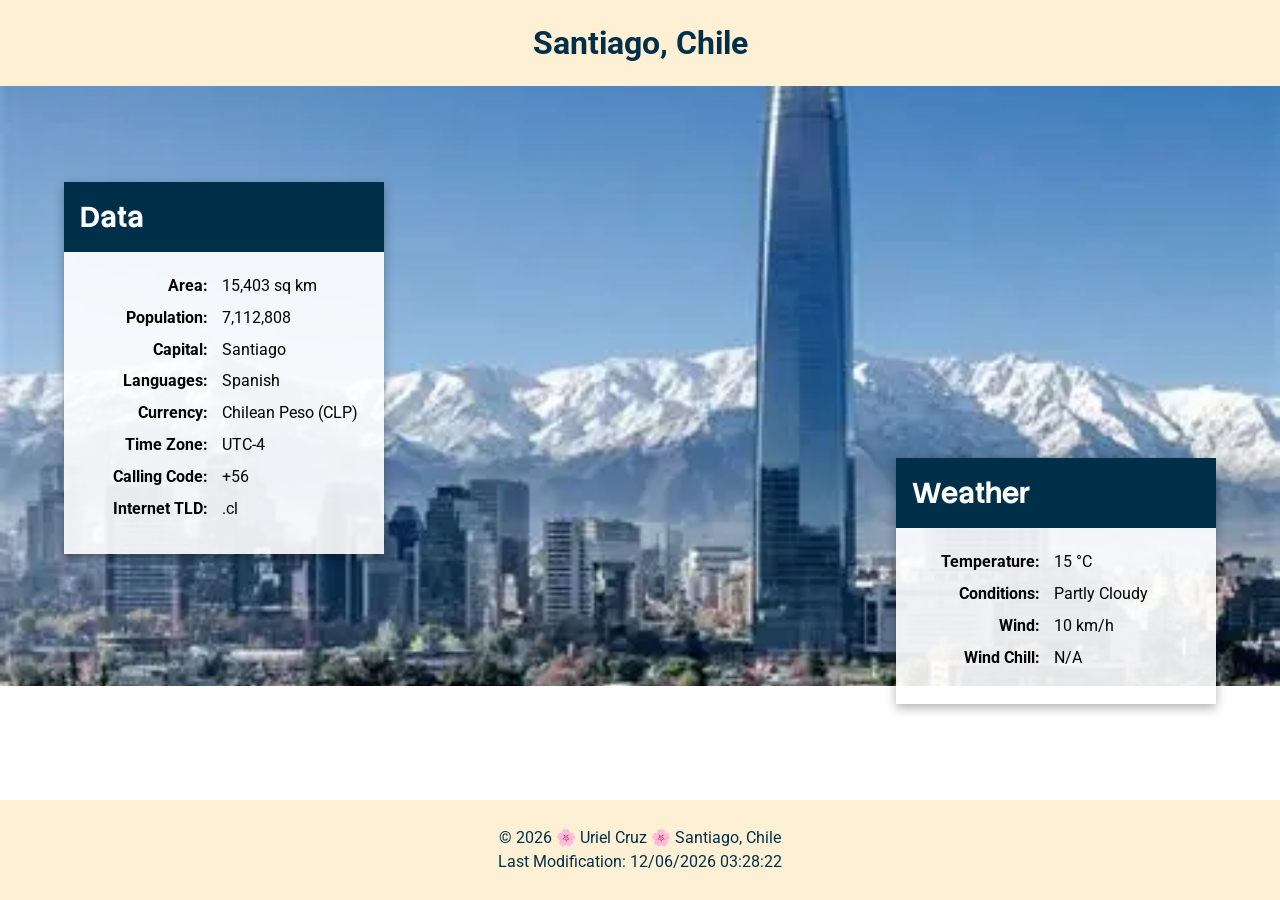
==== place.html @ ef6d9e5c "Week 03: Learning activities plus favorite place page" ====
<!DOCTYPE html>
<html lang="en">
<head>
    <meta charset="UTF-8">
    <meta name="viewport" content="width=device-width, initial-scale=1.0">
    <title>Santiago Chile</title>
    <meta name="description" content="Santiago, Chile is a vibrant city nestled between the Andes mountains and the Pacific Ocean. It offers a blend of modernity and culture, with attractions like Plaza de Armas, Cerro San Cristobal, and the historic Bellavista neighborhood. Visitors can explore museums, enjoy local cuisine, and experience the city's lively atmosphere." />
    <meta name="author" content="Uriel Cruz" />
    <link rel="stylesheet" href="/styles/place-styles.css">
    <link rel="preconnect" href="https://fonts.googleapis.com">
    <link rel="preconnect" href="https://fonts.gstatic.com" crossorigin>
    <link
        href="https://fonts.googleapis.com/css2?family=Roboto:ital,wght@0,100..900;1,100..900&family=Stack+Sans+Headline:wght@200..700&display=swap"
        rel="stylesheet">
</head>

<body>
    <header>
        <h1>Santiago, Chile</h1>
    </header>

    <main>
        <div class="hero">
            <picture>
                <source media="(min-width: 768px)" srcset="/images/Santiago.webp">
                <img src="/images/Santiago.webp" alt="Santiago landscape" width="1200" height="800">
            </picture>
        </div>

        <div class="info-container">
            <section class="card data-card">
                <div class="card-header">
                    <h2>Data</h2>
                </div>
                <div class="card-body">
                    <ul class="data-list">
                        <li><strong>Area:</strong> 15,403 sq km</li>
                        <li><strong>Population:</strong> 7,112,808</li>
                        <li><strong>Capital:</strong> Santiago</li>
                        <li><strong>Languages:</strong> Spanish</li>
                        <li><strong>Currency:</strong> Chilean Peso (CLP)</li>
                        <li><strong>Time Zone:</strong> UTC-4</li>
                        <li><strong>Calling Code:</strong> +56</li>
                        <li><strong>Internet TLD:</strong> .cl</li>
                    </ul>
                </div>
            </section>

            <section class="card weather-card">
                <div class="card-header">
                    <h2>Weather</h2>
                </div>
                <div class="weather-icon-mobile">
                    <img src="/images/weather-icon.webp" alt="Weather icon" width="80" height="80">
                </div>
                <div class="card-body">
                    <ul class="data-list">
                        <li><strong>Temperature:</strong> 15 °C</li>
                        <li><strong>Conditions:</strong> Partly Cloudy</li>
                        <li><strong>Wind:</strong> 10 km/h</li>
                        <li><strong>Wind Chill:</strong> 13 °C</li>
                    </ul>
                </div>
            </section>
        </div>
    </main>

    <footer>
        <p>&copy; <span id="currentYear">2024</span> 🌸 Uriel Cruz 🌸 Santiago, Chile</p>
        <p id="lastModified">Last Modification: </p>
    </footer>
    <script src="/scripts/place-scripts.js"></script>    
</body>
</html>
---- styles/place-styles.css ----
:root {
    --primary-bg: #fdf0d5;
    --secondary-bg: #003049;
    --text-color: #000000;
    --text-light: #ffffff;
    --card-bg-desktop: rgba(255, 255, 255, 0.9);
    --font-heading: 'Stack Sans Headline', sans-serif;
    --font-body: 'Roboto', sans-serif;
}

body {
    margin: 0;
    padding: 0;
    font-family: var(--font-body);
    color: var(--text-color);
    display: flex;
    flex-direction: column;
    min-height: 100vh;
}

header {
    background-color: var(--primary-bg);
    color: var(--text-light);
    text-align: center;
    padding: 1.5rem;
}

h1 {
    color: var(--secondary-bg);
    margin: 0;
}

h2 {
    font-family: var(--font-heading);
    margin: 0;
}

main {
    display: flex;
    flex-direction: column;
    flex-grow: 1;
}

.hero img {
    width: 100%;
    height: auto;
    display: block;
    object-fit: cover;
}

.info-container {
    display: flex;
    flex-direction: column;
    align-items: center;
    padding: 2rem 1rem;
    gap: 2rem;
}

.card {
    width: 100%;
    max-width: 400px;
    text-align: center;
}

.card-header h2 {
    font-size: 1.8rem;
    margin-bottom: 1rem;
    color: var(--text-color);
}

.weather-icon-mobile {
    margin-bottom: 1rem;
}

.data-list {
    list-style: none;
    padding: 0;
    margin: 0;
    text-align: left;
    display: inline-block;
}

.data-list li {
    margin-bottom: 0.8rem;
    font-size: 1rem;
}

.data-list strong {
    display: inline-block;
    width: 120px;
    text-align: right;
    margin-right: 10px;
}

footer {
    background-color: var(--primary-bg);
    color: var(--text-light);
    text-align: center;
    padding: 1.5rem;
    margin-top: auto;
}

footer p {
    margin: 0.3rem 0;
    font-size: 1rem;
    color: var(--secondary-bg);

}

@media (min-width: 768px) {
    main {
        position: relative;
        display: block;
    }

    .hero img {
        height: 600px;
    }

    .info-container {
        position: absolute;
        inset: 0;
        flex-direction: row;
        justify-content: space-between;
        align-items: flex-end;
        padding: 4rem;
        pointer-events: none;
    }

    .card {
        background-color: var(--card-bg-desktop);
        pointer-events: auto;
        width: 320px;
        text-align: left;
        box-shadow: 0 4px 10px rgba(0, 0, 0, 0.3);
    }

    .data-card {
        align-self: flex-start;
        margin-top: 2rem;
    }

    .weather-card {
        align-self: flex-end;
        margin-bottom: 2rem;
    }

    .card-header {
        background-color: var(--secondary-bg);
        padding: 1rem;
    }

    .card-header h2 {
        color: var(--text-light);
        margin: 0;
    }

    .card-body {
        padding: 1.5rem;
    }

    .weather-icon-mobile {
        display: none;
    }

    .weather-card .card-header h2::after {
        content: url(""); 
        display: inline-block;
        margin-left: 10px;
        vertical-align: middle;
        width: 30px;
        height: 30px;
    }
}
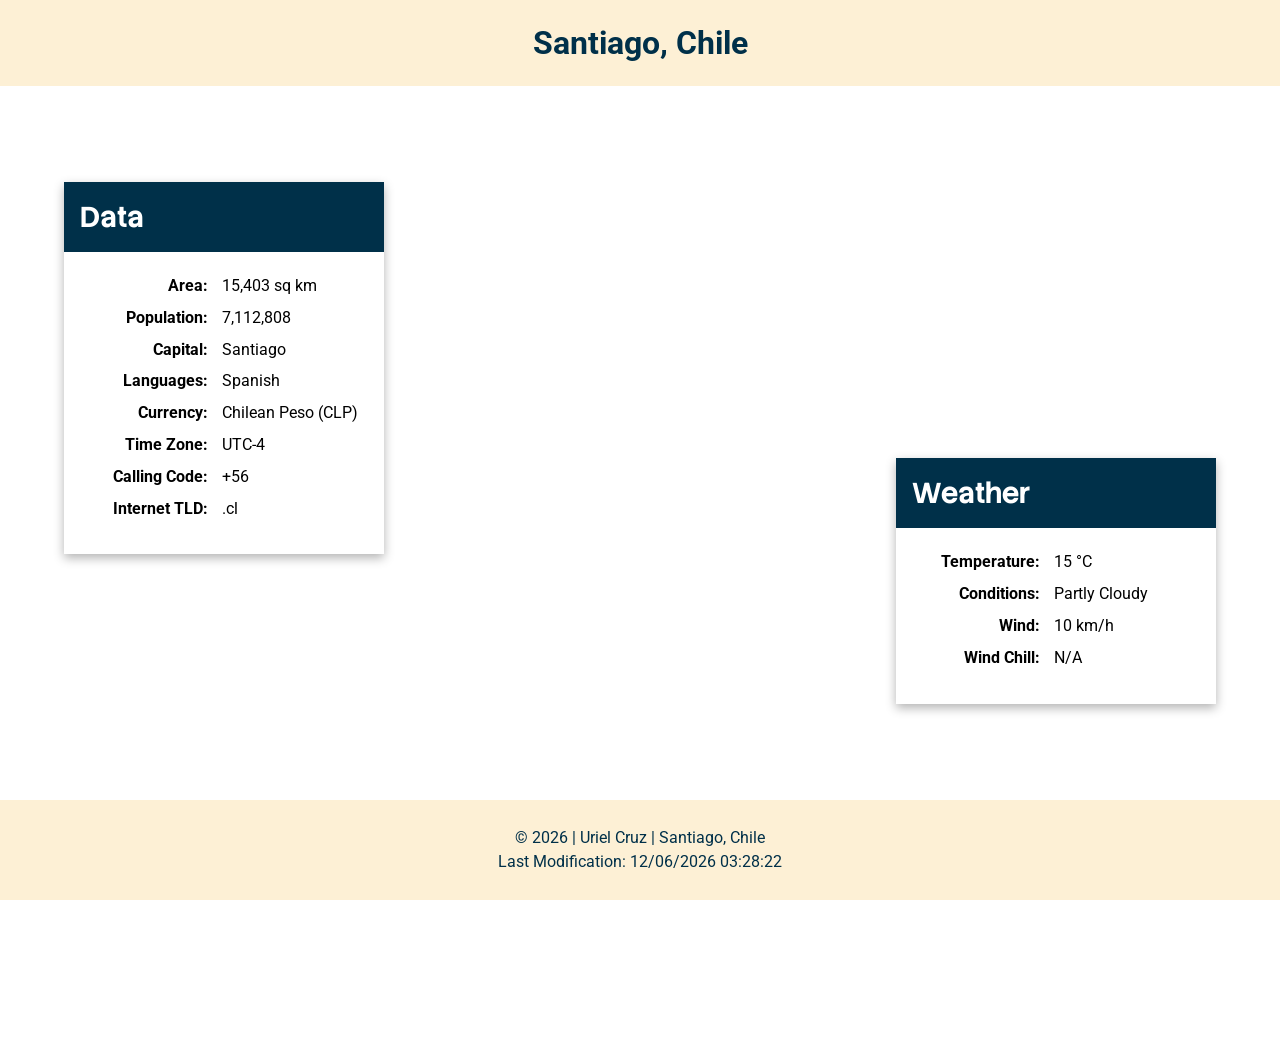
==== commit 55703834: "Fix: 2nd audit review [Dev-Uriel Cruz]" ====
--- a/place.html
+++ b/place.html
@@ -1,12 +1,14 @@
 <!DOCTYPE html>
 <html lang="en">
+
 <head>
     <meta charset="UTF-8">
     <meta name="viewport" content="width=device-width, initial-scale=1.0">
     <title>Santiago Chile</title>
-    <meta name="description" content="Santiago, Chile is a vibrant city nestled between the Andes mountains and the Pacific Ocean. It offers a blend of modernity and culture, with attractions like Plaza de Armas, Cerro San Cristobal, and the historic Bellavista neighborhood. Visitors can explore museums, enjoy local cuisine, and experience the city's lively atmosphere." />
+    <meta name="description"
+        content="Santiago, Chile is a vibrant city nestled between the Andes mountains and the Pacific Ocean." />
     <meta name="author" content="Uriel Cruz" />
-    <link rel="stylesheet" href="/styles/place-styles.css">
+    <link rel="stylesheet" href="styles/place.css">
     <link rel="preconnect" href="https://fonts.googleapis.com">
     <link rel="preconnect" href="https://fonts.gstatic.com" crossorigin>
     <link
@@ -22,8 +24,12 @@
     <main>
         <div class="hero">
             <picture>
-                <source media="(min-width: 768px)" srcset="/images/Santiago.webp">
-                <img src="/images/Santiago.webp" alt="Santiago landscape" width="1200" height="800">
+                <source media="(min-width: 1000px)" srcset="/images/santiago-large.webp">
+
+                <source media="(min-width: 550px)" srcset="/images/santiago-medium.webp">
+
+                <img src="/images/santiago-small.webp" alt="Paisaje de Santiago, vista frontal" width="400"
+                    height="200">
             </picture>
         </div>
 
@@ -66,9 +72,10 @@
     </main>
 
     <footer>
-        <p>&copy; <span id="currentYear">2024</span> 🌸 Uriel Cruz 🌸 Santiago, Chile</p>
+        <p>&copy; <span id="currentYear">2024</span> | Uriel Cruz | Santiago, Chile</p>
         <p id="lastModified">Last Modification: </p>
     </footer>
-    <script src="/scripts/place-scripts.js"></script>    
+    <script src="/scripts/place-scripts.js" defer></script>
 </body>
+
 </html>
--- a/styles/place.css
+++ b/styles/place.css
@@ -0,0 +1,185 @@
+:root {
+    --primary-bg: #fdf0d5;
+    --secondary-bg: #003049;
+    --text-color: #000000;
+    --text-light: #ffffff;
+    --card-bg-desktop: rgba(255, 255, 255, 0.9);
+    --font-heading: 'Stack Sans Headline', sans-serif;
+    --font-body: 'Roboto', sans-serif;
+}
+
+body {
+    margin: 0;
+    padding: 0;
+    font-family: var(--font-body);
+    color: var(--text-color);
+    display: flex;
+    flex-direction: column;
+    min-height: 100vh;
+}
+
+header {
+    background-color: var(--primary-bg);
+    color: var(--text-light);
+    text-align: center;
+    padding: 1.5rem;
+}
+
+h1 {
+    color: var(--secondary-bg);
+    margin: 0;
+}
+
+h2 {
+    font-family: var(--font-heading);
+    margin: 0;
+}
+
+main {
+    display: flex;
+    flex-direction: column;
+    flex-grow: 1;
+}
+
+.hero img {
+    width: 100%;
+    height: auto;
+    display: block;
+    object-fit: cover;
+}
+
+.info-container {
+    display: flex;
+    flex-direction: column;
+    align-items: center;
+    padding: 2rem 1rem;
+    gap: 2rem;
+}
+
+.card {
+    width: 100%;
+    max-width: 400px;
+    text-align: center;
+}
+
+.card-header h2 {
+    font-size: 1.8rem;
+    margin-bottom: 1rem;
+    color: var(--text-color);
+}
+
+.weather-icon-mobile {
+    margin-bottom: 1rem;
+}
+
+.data-list {
+    list-style: none;
+    padding: 0;
+    margin: 0;
+    text-align: left;
+    display: inline-block;
+}
+
+.data-list li {
+    margin-bottom: 0.8rem;
+    font-size: 1rem;
+}
+
+.data-list strong {
+    display: inline-block;
+    width: 120px;
+    text-align: right;
+    margin-right: 10px;
+}
+
+footer {
+    background-color: var(--primary-bg);
+    color: var(--text-light);
+    text-align: center;
+    padding: 1.5rem;
+    margin-top: auto;
+}
+
+footer p {
+    margin: 0.3rem 0;
+    font-size: 1rem;
+    color: var(--secondary-bg);
+
+}
+
+@media (min-width: 768px) {
+    main {
+        position: relative;
+    }
+
+    .hero {
+        flex-grow: 1;
+        display: flex;
+    }
+
+    .hero picture {
+        width: 100%;
+        display: flex;
+    }
+
+    .hero img {
+        width: 100%;
+        height: 100%;
+        object-fit: cover;
+    }
+
+    .info-container {
+        position: absolute;
+        inset: 0;
+        flex-direction: row;
+        justify-content: space-between;
+        align-items: flex-end;
+        padding: 4rem;
+        pointer-events: none;
+    }
+
+    .card {
+        background-color: var(--card-bg-desktop);
+        pointer-events: auto;
+        width: 320px;
+        text-align: left;
+        box-shadow: 0 4px 10px rgba(0, 0, 0, 0.3);
+    }
+
+    .data-card {
+        align-self: flex-start;
+        margin-top: 2rem;
+    }
+
+    .weather-card {
+        align-self: flex-end;
+        margin-bottom: 2rem;
+    }
+
+    .card-header {
+        background-color: var(--secondary-bg);
+        padding: 1rem;
+    }
+
+    .card-header h2 {
+        color: var(--text-light);
+        margin: 0;
+    }
+
+    .card-body {
+        padding: 1.5rem;
+    }
+
+    .weather-icon-mobile {
+        display: none;
+    }
+
+    .weather-card .card-header h2::after {
+        content: url("");
+        display: inline-block;
+        margin-left: 10px;
+        vertical-align: middle;
+        width: 30px;
+        height: 30px;
+    }
+}
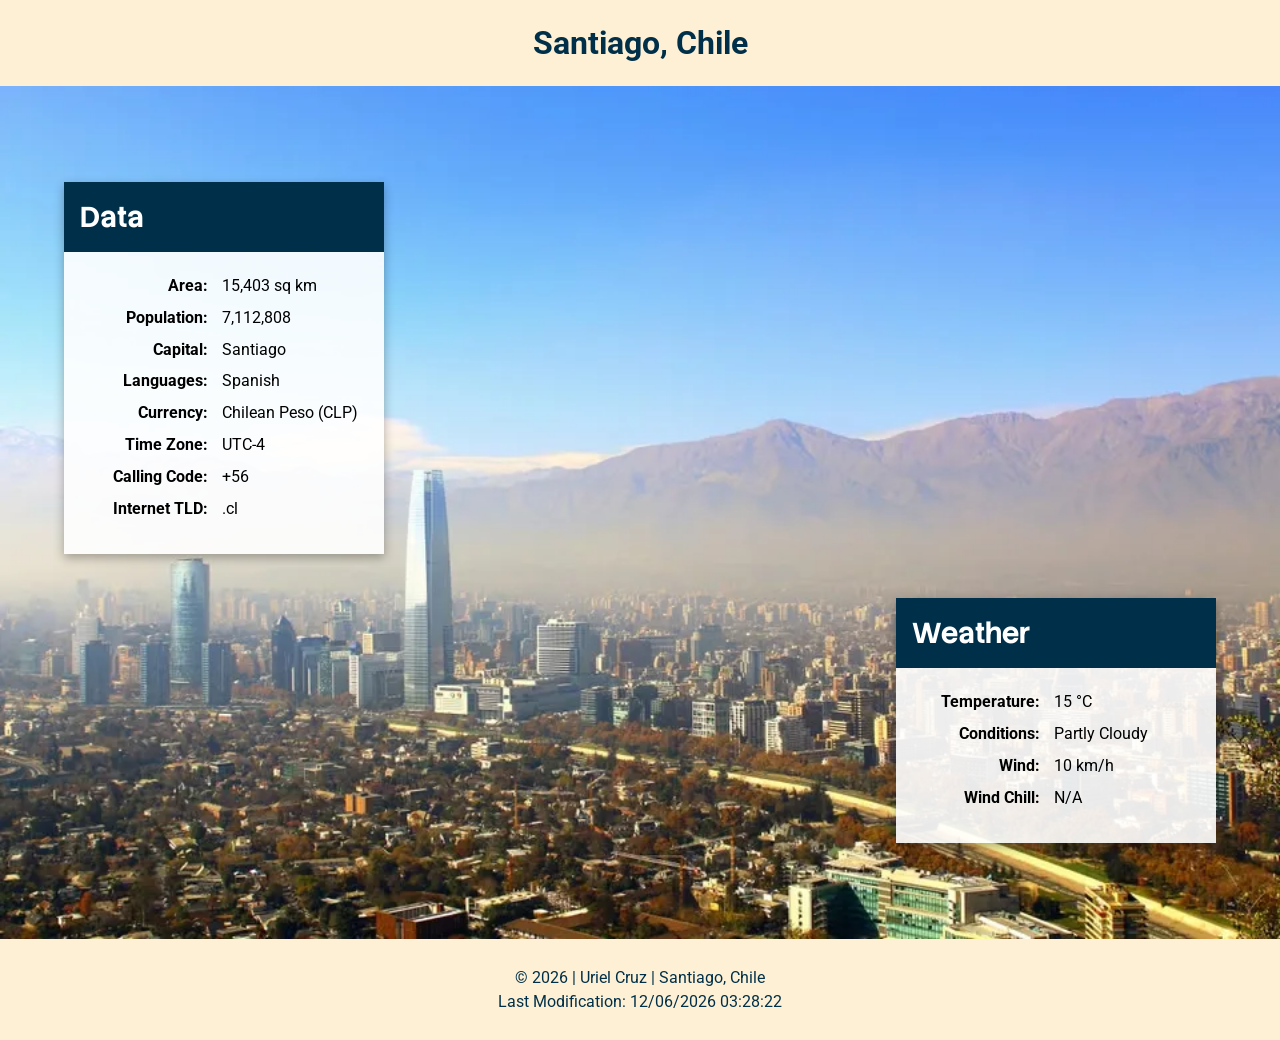
==== commit 2bada0c4: "Fix: relative path links corrections [Dev-Uriel Cruz]" ====
--- a/place.html
+++ b/place.html
@@ -24,11 +24,11 @@
     <main>
         <div class="hero">
             <picture>
-                <source media="(min-width: 1000px)" srcset="/images/santiago-large.webp">
+                <source media="(min-width: 1000px)" srcset="images/santiago-large.webp">
 
-                <source media="(min-width: 550px)" srcset="/images/santiago-medium.webp">
+                <source media="(min-width: 550px)" srcset="images/santiago-medium.webp">
 
-                <img src="/images/santiago-small.webp" alt="Paisaje de Santiago, vista frontal" width="400"
+                <img src="images/santiago-small.webp" alt="Paisaje de Santiago, vista frontal" width="400"
                     height="200">
             </picture>
         </div>
@@ -57,7 +57,7 @@
                     <h2>Weather</h2>
                 </div>
                 <div class="weather-icon-mobile">
-                    <img src="/images/weather-icon.webp" alt="Weather icon" width="80" height="80">
+                    <img src="images/weather-icon.webp" alt="Weather icon" width="80" height="80">
                 </div>
                 <div class="card-body">
                     <ul class="data-list">
@@ -75,7 +75,7 @@
         <p>&copy; <span id="currentYear">2024</span> | Uriel Cruz | Santiago, Chile</p>
         <p id="lastModified">Last Modification: </p>
     </footer>
-    <script src="/scripts/place-scripts.js" defer></script>
+    <script src="scripts/place-scripts.js" defer></script>
 </body>
 
 </html>
